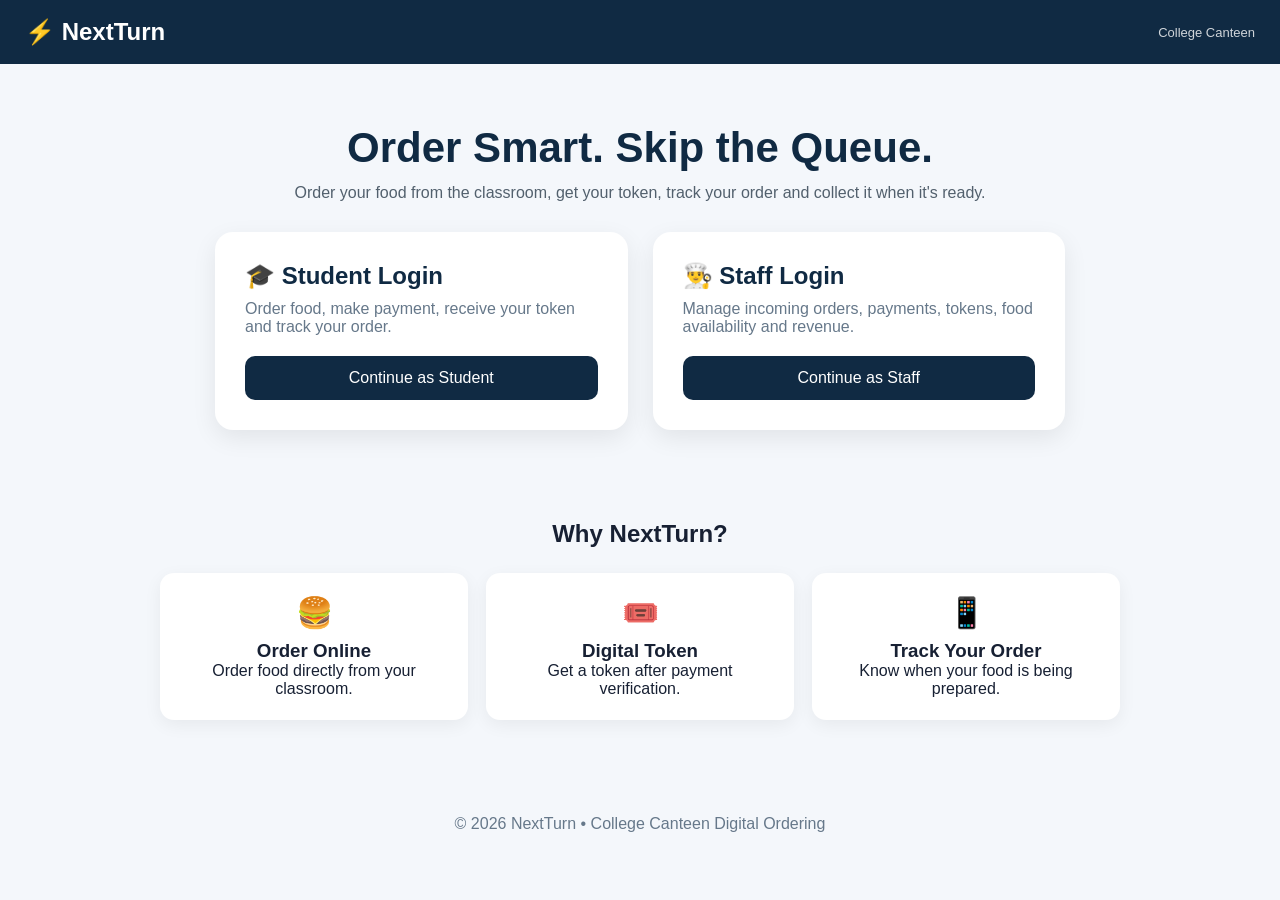
==== index.html @ bff585f3 "Add initial HTML structure for NextTurn app" ====
<!DOCTYPE html>
<html lang="en">
<head>
  <meta charset="UTF-8">
  <meta name="viewport" content="width=device-width, initial-scale=1.0">
  <title>NextTurn - College Canteen</title>

  <style>
    * {
      box-sizing: border-box;
      margin: 0;
      padding: 0;
      font-family: Arial, sans-serif;
    }

    body {
      background: #f4f7fb;
      color: #172033;
    }

    header {
      background: #102a43;
      color: white;
      padding: 18px 25px;
      display: flex;
      justify-content: space-between;
      align-items: center;
    }

    .logo {
      font-size: 24px;
      font-weight: bold;
    }

    .college {
      font-size: 13px;
      opacity: 0.8;
    }

    .hero {
      max-width: 1100px;
      margin: 40px auto;
      padding: 20px;
      text-align: center;
    }

    .hero h1 {
      font-size: 42px;
      margin-bottom: 12px;
      color: #102a43;
    }

    .hero p {
      color: #52606d;
      margin-bottom: 30px;
    }

    .login-container {
      max-width: 850px;
      margin: auto;
      display: grid;
      grid-template-columns: repeat(2, 1fr);
      gap: 25px;
    }

    .login-card {
      background: white;
      padding: 30px;
      border-radius: 18px;
      box-shadow: 0 8px 25px rgba(0,0,0,0.08);
      text-align: left;
    }

    .login-card h2 {
      margin-bottom: 10px;
      color: #102a43;
    }

    .login-card p {
      color: #66788a;
      margin-bottom: 20px;
    }

    .login-card button {
      width: 100%;
      padding: 13px;
      border: none;
      border-radius: 10px;
      background: #102a43;
      color: white;
      font-size: 16px;
      cursor: pointer;
    }

    .login-card button:hover {
      background: #1f4e79;
    }

    .features {
      max-width: 1000px;
      margin: 50px auto;
      padding: 20px;
    }

    .features h2 {
      text-align: center;
      margin-bottom: 25px;
    }

    .feature-grid {
      display: grid;
      grid-template-columns: repeat(3, 1fr);
      gap: 18px;
    }

    .feature {
      background: white;
      padding: 22px;
      border-radius: 14px;
      text-align: center;
      box-shadow: 0 5px 18px rgba(0,0,0,0.06);
    }

    .feature span {
      font-size: 30px;
      display: block;
      margin-bottom: 10px;
    }

    footer {
      text-align: center;
      padding: 25px;
      color: #66788a;
    }

    @media(max-width: 700px) {
      .hero h1 {
        font-size: 32px;
      }

      .login-container {
        grid-template-columns: 1fr;
      }

      .feature-grid {
        grid-template-columns: 1fr;
      }

      header {
        padding: 15px;
      }
    }
  </style>
</head>

<body>

  <header>
    <div class="logo">⚡ NextTurn</div>
    <div class="college">College Canteen</div>
  </header>

  <section class="hero">
    <h1>Order Smart. Skip the Queue.</h1>

    <p>
      Order your food from the classroom, get your token,
      track your order and collect it when it's ready.
    </p>

    <div class="login-container">

      <div class="login-card">
        <h2>🎓 Student Login</h2>

        <p>
          Order food, make payment, receive your token
          and track your order.
        </p>

        <button onclick="studentLogin()">
          Continue as Student
        </button>
      </div>

      <div class="login-card">
        <h2>👨‍🍳 Staff Login</h2>

        <p>
          Manage incoming orders, payments, tokens,
          food availability and revenue.
        </p>

        <button onclick="staffLogin()">
          Continue as Staff
        </button>
      </div>

    </div>
  </section>

  <section class="features">

    <h2>Why NextTurn?</h2>

    <div class="feature-grid">

      <div class="feature">
        <span>🍔</span>
        <h3>Order Online</h3>
        <p>Order food directly from your classroom.</p>
      </div>

      <div class="feature">
        <span>🎟️</span>
        <h3>Digital Token</h3>
        <p>Get a token after payment verification.</p>
      </div>

      <div class="feature">
        <span>📱</span>
        <h3>Track Your Order</h3>
        <p>Know when your food is being prepared.</p>
      </div>

    </div>

  </section>

  <footer>
    © 2026 NextTurn • College Canteen Digital Ordering
  </footer>

  <script>

    function studentLogin() {
      alert("Student Login will be available in the next step.");
    }

    function staffLogin() {
      alert("Staff Login will be available in the next step.");
    }

  </script>

</body>
  </html>
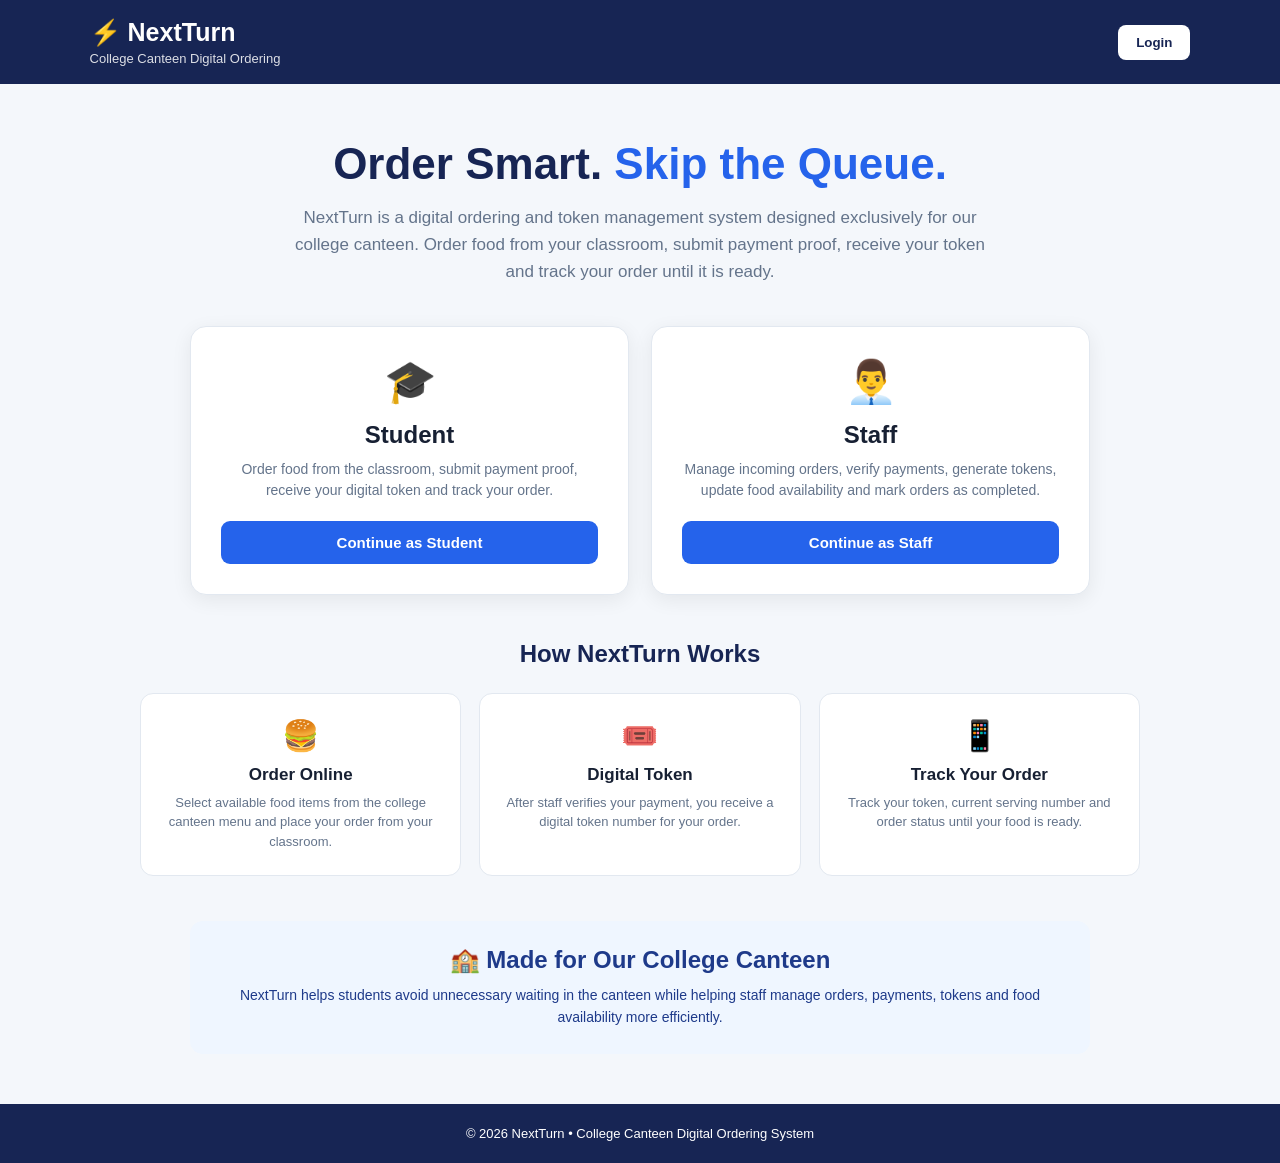
==== commit 61afa7d7: "Refactor index.html for improved layout and styles Updated styles and layout for header, hero sectio" ====
--- a/index.html
+++ b/index.html
@@ -3,6 +3,7 @@
 <head>
   <meta charset="UTF-8">
   <meta name="viewport" content="width=device-width, initial-scale=1.0">
+
   <title>NextTurn - College Canteen</title>
 
   <style>
@@ -19,91 +20,120 @@
     }
 
     header {
-      background: #102a43;
+      background: #172554;
       color: white;
-      padding: 18px 25px;
+      padding: 18px 7%;
       display: flex;
       justify-content: space-between;
       align-items: center;
     }
 
     .logo {
-      font-size: 24px;
+      font-size: 25px;
       font-weight: bold;
     }
 
     .college {
       font-size: 13px;
-      opacity: 0.8;
+      margin-top: 4px;
+      opacity: 0.85;
+    }
+
+    .login-top {
+      background: white;
+      color: #172554;
+      border: none;
+      padding: 10px 18px;
+      border-radius: 8px;
+      font-weight: bold;
+      cursor: pointer;
     }
 
     .hero {
+      width: 92%;
       max-width: 1100px;
+      margin: 55px auto 35px;
+      text-align: center;
+    }
+
+    .hero h1 {
+      font-size: 44px;
+      color: #172554;
+      margin-bottom: 15px;
+    }
+
+    .hero h1 span {
+      color: #2563eb;
+    }
+
+    .hero p {
+      max-width: 700px;
+      margin: auto;
+      color: #64748b;
+      font-size: 17px;
+      line-height: 1.6;
+    }
+
+    .login-section {
+      width: 92%;
+      max-width: 900px;
       margin: 40px auto;
-      padding: 20px;
-      text-align: center;
-    }
-
-    .hero h1 {
-      font-size: 42px;
-      margin-bottom: 12px;
-      color: #102a43;
-    }
-
-    .hero p {
-      color: #52606d;
-      margin-bottom: 30px;
-    }
-
-    .login-container {
-      max-width: 850px;
-      margin: auto;
       display: grid;
       grid-template-columns: repeat(2, 1fr);
-      gap: 25px;
+      gap: 22px;
     }
 
     .login-card {
       background: white;
       padding: 30px;
-      border-radius: 18px;
-      box-shadow: 0 8px 25px rgba(0,0,0,0.08);
-      text-align: left;
+      border-radius: 16px;
+      box-shadow: 0 5px 20px rgba(0, 0, 0, 0.07);
+      text-align: center;
+      border: 1px solid #e2e8f0;
+    }
+
+    .login-icon {
+      font-size: 42px;
+      margin-bottom: 15px;
     }
 
     .login-card h2 {
       margin-bottom: 10px;
-      color: #102a43;
+      color: #172033;
     }
 
     .login-card p {
-      color: #66788a;
+      color: #64748b;
+      font-size: 14px;
+      line-height: 1.5;
       margin-bottom: 20px;
     }
 
-    .login-card button {
+    .continue-btn {
       width: 100%;
+      border: none;
       padding: 13px;
-      border: none;
-      border-radius: 10px;
-      background: #102a43;
+      border-radius: 9px;
+      background: #2563eb;
       color: white;
-      font-size: 16px;
+      font-size: 15px;
+      font-weight: bold;
       cursor: pointer;
     }
 
-    .login-card button:hover {
-      background: #1f4e79;
+    .continue-btn:hover {
+      background: #1d4ed8;
     }
 
     .features {
+      width: 92%;
       max-width: 1000px;
-      margin: 50px auto;
-      padding: 20px;
+      margin: 45px auto;
     }
 
     .features h2 {
       text-align: center;
+      color: #172554;
       margin-bottom: 25px;
     }
 
@@ -115,30 +145,84 @@
 
     .feature {
       background: white;
+      padding: 24px;
+      border-radius: 13px;
+      text-align: center;
+      border: 1px solid #e2e8f0;
+    }
+
+    .feature-icon {
+      font-size: 30px;
+      margin-bottom: 12px;
+    }
+
+    .feature h3 {
+      margin-bottom: 8px;
+      font-size: 17px;
+    }
+
+    .feature p {
+      color: #64748b;
+      font-size: 13px;
+      line-height: 1.5;
+    }
+
+    .info {
+      width: 92%;
+      max-width: 900px;
+      margin: 40px auto;
+      background: #eff6ff;
+      padding: 25px;
+      border-radius: 13px;
+      text-align: center;
+      color: #1e3a8a;
+    }
+
+    .info h2 {
+      margin-bottom: 10px;
+    }
+
+    .info p {
+      font-size: 14px;
+      line-height: 1.6;
+    }
+
+    footer {
+      margin-top: 50px;
+      background: #172554;
+      color: white;
+      text-align: center;
       padding: 22px;
-      border-radius: 14px;
-      text-align: center;
-      box-shadow: 0 5px 18px rgba(0,0,0,0.06);
-    }
-
-    .feature span {
-      font-size: 30px;
-      display: block;
-      margin-bottom: 10px;
-    }
-
-    footer {
-      text-align: center;
-      padding: 25px;
-      color: #66788a;
-    }
-
-    @media(max-width: 700px) {
+      font-size: 13px;
+    }
+
+    @media (max-width: 700px) {
+
+      header {
+        padding: 16px 5%;
+      }
+
+      .logo {
+        font-size: 21px;
+      }
+
+      .login-top {
+        display: none;
+      }
+
+      .hero {
+        margin-top: 40px;
+      }
+
       .hero h1 {
         font-size: 32px;
       }
 
-      .login-container {
+      .hero p {
+        font-size: 15px;
+      }
+
+      .login-section {
         grid-template-columns: 1fr;
       }
 
@@ -146,8 +230,8 @@
         grid-template-columns: 1fr;
       }
 
-      header {
-        padding: 15px;
+      .login-card {
+        padding: 25px;
       }
     }
   </style>
@@ -155,93 +239,164 @@
 
 <body>
 
+  <!-- HEADER -->
   <header>
-    <div class="logo">⚡ NextTurn</div>
-    <div class="college">College Canteen</div>
+
+    <div>
+      <div class="logo">⚡ NextTurn</div>
+      <div class="college">College Canteen Digital Ordering</div>
+    </div>
+
+    <button class="login-top" onclick="openLogin()">
+      Login
+    </button>
+
   </header>
 
+
+  <!-- HERO -->
   <section class="hero">
-    <h1>Order Smart. Skip the Queue.</h1>
+
+    <h1>
+      Order Smart. <span>Skip the Queue.</span>
+    </h1>
 
     <p>
-      Order your food from the classroom, get your token,
-      track your order and collect it when it's ready.
+      NextTurn is a digital ordering and token management system
+      designed exclusively for our college canteen. Order food from
+      your classroom, submit payment proof, receive your token and
+      track your order until it is ready.
     </p>
 
-    <div class="login-container">
-
-      <div class="login-card">
-        <h2>🎓 Student Login</h2>
+  </section>
+
+
+  <!-- LOGIN OPTIONS -->
+  <section class="login-section">
+
+    <!-- STUDENT -->
+    <div class="login-card">
+
+      <div class="login-icon">🎓</div>
+
+      <h2>Student</h2>
+
+      <p>
+        Order food from the classroom, submit payment proof,
+        receive your digital token and track your order.
+      </p>
+
+      <button class="continue-btn" onclick="openLogin()">
+        Continue as Student
+      </button>
+
+    </div>
+
+
+    <!-- STAFF -->
+    <div class="login-card">
+
+      <div class="login-icon">👨‍💼</div>
+
+      <h2>Staff</h2>
+
+      <p>
+        Manage incoming orders, verify payments, generate tokens,
+        update food availability and mark orders as completed.
+      </p>
+
+      <button class="continue-btn" onclick="openLogin()">
+        Continue as Staff
+      </button>
+
+    </div>
+
+  </section>
+
+
+  <!-- FEATURES -->
+  <section class="features">
+
+    <h2>How NextTurn Works</h2>
+
+    <div class="feature-grid">
+
+      <div class="feature">
+
+        <div class="feature-icon">🍔</div>
+
+        <h3>Order Online</h3>
 
         <p>
-          Order food, make payment, receive your token
-          and track your order.
+          Select available food items from the college canteen
+          menu and place your order from your classroom.
         </p>
 
-        <button onclick="studentLogin()">
-          Continue as Student
-        </button>
       </div>
 
-      <div class="login-card">
-        <h2>👨‍🍳 Staff Login</h2>
+
+      <div class="feature">
+
+        <div class="feature-icon">🎟️</div>
+
+        <h3>Digital Token</h3>
 
         <p>
-          Manage incoming orders, payments, tokens,
-          food availability and revenue.
+          After staff verifies your payment, you receive a
+          digital token number for your order.
         </p>
 
-        <button onclick="staffLogin()">
-          Continue as Staff
-        </button>
       </div>
 
+
+      <div class="feature">
+
+        <div class="feature-icon">📱</div>
+
+        <h3>Track Your Order</h3>
+
+        <p>
+          Track your token, current serving number and order
+          status until your food is ready.
+        </p>
+
+      </div>
+
     </div>
+
   </section>
 
-  <section class="features">
-
-    <h2>Why NextTurn?</h2>
-
-    <div class="feature-grid">
-
-      <div class="feature">
-        <span>🍔</span>
-        <h3>Order Online</h3>
-        <p>Order food directly from your classroom.</p>
-      </div>
-
-      <div class="feature">
-        <span>🎟️</span>
-        <h3>Digital Token</h3>
-        <p>Get a token after payment verification.</p>
-      </div>
-
-      <div class="feature">
-        <span>📱</span>
-        <h3>Track Your Order</h3>
-        <p>Know when your food is being prepared.</p>
-      </div>
-
-    </div>
+
+  <!-- PROJECT INFO -->
+  <section class="info">
+
+    <h2>🏫 Made for Our College Canteen</h2>
+
+    <p>
+      NextTurn helps students avoid unnecessary waiting in the
+      canteen while helping staff manage orders, payments,
+      tokens and food availability more efficiently.
+    </p>
 
   </section>
 
+
+  <!-- FOOTER -->
   <footer>
-    © 2026 NextTurn • College Canteen Digital Ordering
+
+    © 2026 NextTurn • College Canteen Digital Ordering System
+
   </footer>
 
+
+  <!-- JAVASCRIPT -->
   <script>
 
-    function studentLogin() {
-      alert("Student Login will be available in the next step.");
-    }
-
-    function staffLogin() {
-      alert("Staff Login will be available in the next step.");
+    function openLogin() {
+      window.location.href = "login.html";
     }
 
   </script>
 
 </body>
-  </html>
+    </html>
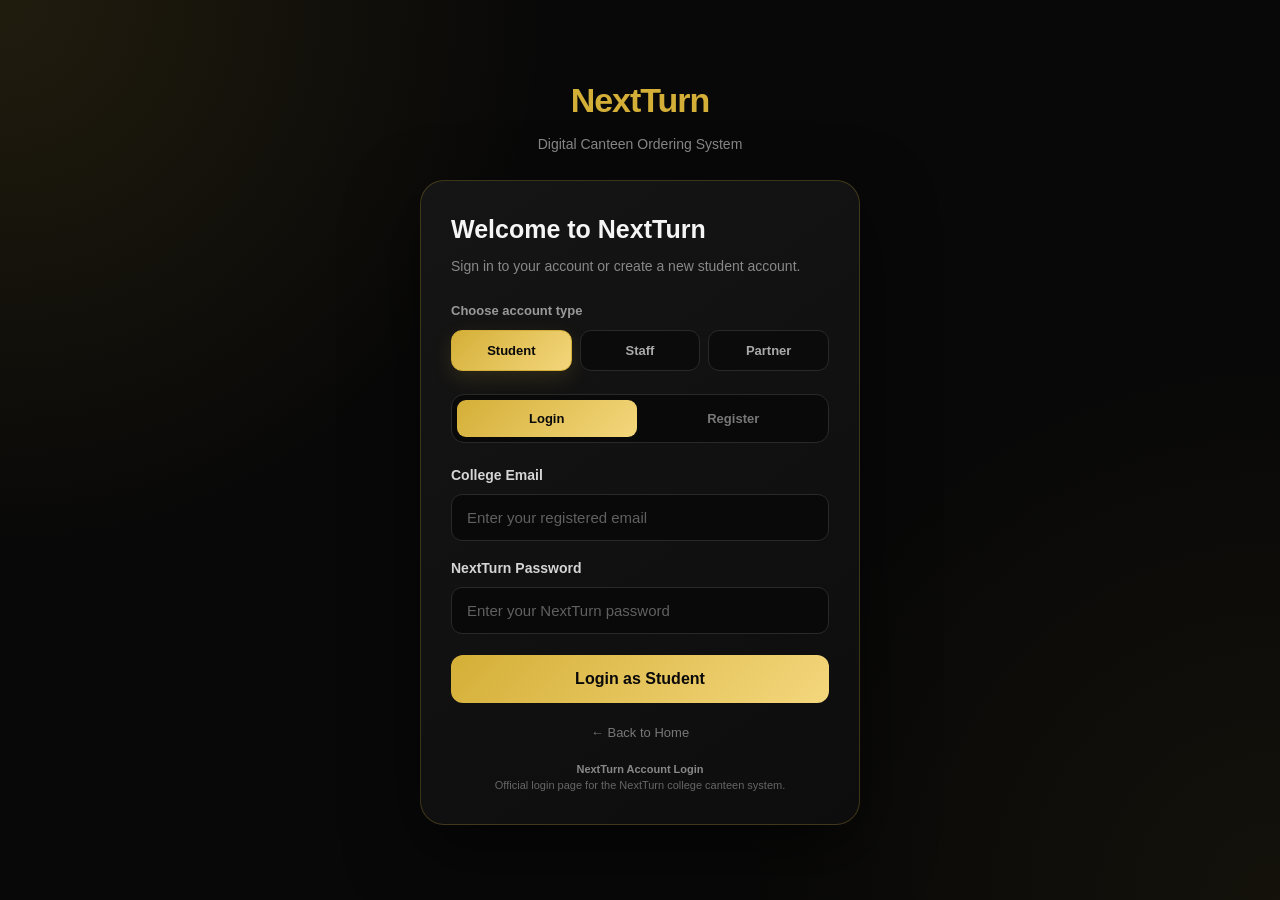
==== commit 956fd221: "Refactor index.html for login redirection and cleanup Updated the title and added a redirect to the " ====
--- a/index.html
+++ b/index.html
@@ -3,400 +3,22 @@
 <head>
   <meta charset="UTF-8">
   <meta name="viewport" content="width=device-width, initial-scale=1.0">
+  <title>NextTurn - Login</title>
 
-  <title>NextTurn - College Canteen</title>
+  <meta http-equiv="refresh" content="0; url=login.html">
 
-  <style>
-    * {
-      box-sizing: border-box;
-      margin: 0;
-      padding: 0;
-      font-family: Arial, sans-serif;
-    }
-
-    body {
-      background: #f4f7fb;
-      color: #172033;
-    }
-
-    header {
-      background: #172554;
-      color: white;
-      padding: 18px 7%;
-      display: flex;
-      justify-content: space-between;
-      align-items: center;
-    }
-
-    .logo {
-      font-size: 25px;
-      font-weight: bold;
-    }
-
-    .college {
-      font-size: 13px;
-      margin-top: 4px;
-      opacity: 0.85;
-    }
-
-    .login-top {
-      background: white;
-      color: #172554;
-      border: none;
-      padding: 10px 18px;
-      border-radius: 8px;
-      font-weight: bold;
-      cursor: pointer;
-    }
-
-    .hero {
-      width: 92%;
-      max-width: 1100px;
-      margin: 55px auto 35px;
-      text-align: center;
-    }
-
-    .hero h1 {
-      font-size: 44px;
-      color: #172554;
-      margin-bottom: 15px;
-    }
-
-    .hero h1 span {
-      color: #2563eb;
-    }
-
-    .hero p {
-      max-width: 700px;
-      margin: auto;
-      color: #64748b;
-      font-size: 17px;
-      line-height: 1.6;
-    }
-
-    .login-section {
-      width: 92%;
-      max-width: 900px;
-      margin: 40px auto;
-      display: grid;
-      grid-template-columns: repeat(2, 1fr);
-      gap: 22px;
-    }
-
-    .login-card {
-      background: white;
-      padding: 30px;
-      border-radius: 16px;
-      box-shadow: 0 5px 20px rgba(0, 0, 0, 0.07);
-      text-align: center;
-      border: 1px solid #e2e8f0;
-    }
-
-    .login-icon {
-      font-size: 42px;
-      margin-bottom: 15px;
-    }
-
-    .login-card h2 {
-      margin-bottom: 10px;
-      color: #172033;
-    }
-
-    .login-card p {
-      color: #64748b;
-      font-size: 14px;
-      line-height: 1.5;
-      margin-bottom: 20px;
-    }
-
-    .continue-btn {
-      width: 100%;
-      border: none;
-      padding: 13px;
-      border-radius: 9px;
-      background: #2563eb;
-      color: white;
-      font-size: 15px;
-      font-weight: bold;
-      cursor: pointer;
-    }
-
-    .continue-btn:hover {
-      background: #1d4ed8;
-    }
-
-    .features {
-      width: 92%;
-      max-width: 1000px;
-      margin: 45px auto;
-    }
-
-    .features h2 {
-      text-align: center;
-      color: #172554;
-      margin-bottom: 25px;
-    }
-
-    .feature-grid {
-      display: grid;
-      grid-template-columns: repeat(3, 1fr);
-      gap: 18px;
-    }
-
-    .feature {
-      background: white;
-      padding: 24px;
-      border-radius: 13px;
-      text-align: center;
-      border: 1px solid #e2e8f0;
-    }
-
-    .feature-icon {
-      font-size: 30px;
-      margin-bottom: 12px;
-    }
-
-    .feature h3 {
-      margin-bottom: 8px;
-      font-size: 17px;
-    }
-
-    .feature p {
-      color: #64748b;
-      font-size: 13px;
-      line-height: 1.5;
-    }
-
-    .info {
-      width: 92%;
-      max-width: 900px;
-      margin: 40px auto;
-      background: #eff6ff;
-      padding: 25px;
-      border-radius: 13px;
-      text-align: center;
-      color: #1e3a8a;
-    }
-
-    .info h2 {
-      margin-bottom: 10px;
-    }
-
-    .info p {
-      font-size: 14px;
-      line-height: 1.6;
-    }
-
-    footer {
-      margin-top: 50px;
-      background: #172554;
-      color: white;
-      text-align: center;
-      padding: 22px;
-      font-size: 13px;
-    }
-
-    @media (max-width: 700px) {
-
-      header {
-        padding: 16px 5%;
-      }
-
-      .logo {
-        font-size: 21px;
-      }
-
-      .login-top {
-        display: none;
-      }
-
-      .hero {
-        margin-top: 40px;
-      }
-
-      .hero h1 {
-        font-size: 32px;
-      }
-
-      .hero p {
-        font-size: 15px;
-      }
-
-      .login-section {
-        grid-template-columns: 1fr;
-      }
-
-      .feature-grid {
-        grid-template-columns: 1fr;
-      }
-
-      .login-card {
-        padding: 25px;
-      }
-    }
-  </style>
+  <script>
+    window.location.replace("login.html");
+  </script>
 </head>
 
 <body>
+  <p>Opening NextTurn Login...</p>
 
-  <!-- HEADER -->
-  <header>
-
-    <div>
-      <div class="logo">⚡ NextTurn</div>
-      <div class="college">College Canteen Digital Ordering</div>
-    </div>
-
-    <button class="login-top" onclick="openLogin()">
-      Login
-    </button>
-
-  </header>
-
-
-  <!-- HERO -->
-  <section class="hero">
-
-    <h1>
-      Order Smart. <span>Skip the Queue.</span>
-    </h1>
-
+  <noscript>
     <p>
-      NextTurn is a digital ordering and token management system
-      designed exclusively for our college canteen. Order food from
-      your classroom, submit payment proof, receive your token and
-      track your order until it is ready.
+      <a href="login.html">Continue to Login</a>
     </p>
-
-  </section>
-
-
-  <!-- LOGIN OPTIONS -->
-  <section class="login-section">
-
-    <!-- STUDENT -->
-    <div class="login-card">
-
-      <div class="login-icon">🎓</div>
-
-      <h2>Student</h2>
-
-      <p>
-        Order food from the classroom, submit payment proof,
-        receive your digital token and track your order.
-      </p>
-
-      <button class="continue-btn" onclick="openLogin()">
-        Continue as Student
-      </button>
-
-    </div>
-
-
-    <!-- STAFF -->
-    <div class="login-card">
-
-      <div class="login-icon">👨‍💼</div>
-
-      <h2>Staff</h2>
-
-      <p>
-        Manage incoming orders, verify payments, generate tokens,
-        update food availability and mark orders as completed.
-      </p>
-
-      <button class="continue-btn" onclick="openLogin()">
-        Continue as Staff
-      </button>
-
-    </div>
-
-  </section>
-
-
-  <!-- FEATURES -->
-  <section class="features">
-
-    <h2>How NextTurn Works</h2>
-
-    <div class="feature-grid">
-
-      <div class="feature">
-
-        <div class="feature-icon">🍔</div>
-
-        <h3>Order Online</h3>
-
-        <p>
-          Select available food items from the college canteen
-          menu and place your order from your classroom.
-        </p>
-
-      </div>
-
-
-      <div class="feature">
-
-        <div class="feature-icon">🎟️</div>
-
-        <h3>Digital Token</h3>
-
-        <p>
-          After staff verifies your payment, you receive a
-          digital token number for your order.
-        </p>
-
-      </div>
-
-
-      <div class="feature">
-
-        <div class="feature-icon">📱</div>
-
-        <h3>Track Your Order</h3>
-
-        <p>
-          Track your token, current serving number and order
-          status until your food is ready.
-        </p>
-
-      </div>
-
-    </div>
-
-  </section>
-
-
-  <!-- PROJECT INFO -->
-  <section class="info">
-
-    <h2>🏫 Made for Our College Canteen</h2>
-
-    <p>
-      NextTurn helps students avoid unnecessary waiting in the
-      canteen while helping staff manage orders, payments,
-      tokens and food availability more efficiently.
-    </p>
-
-  </section>
-
-
-  <!-- FOOTER -->
-  <footer>
-
-    © 2026 NextTurn • College Canteen Digital Ordering System
-
-  </footer>
-
-
-  <!-- JAVASCRIPT -->
-  <script>
-
-    function openLogin() {
-      window.location.href = "login.html";
-    }
-
-  </script>
-
+  </noscript>
 </body>
-    </html>
+</html>
